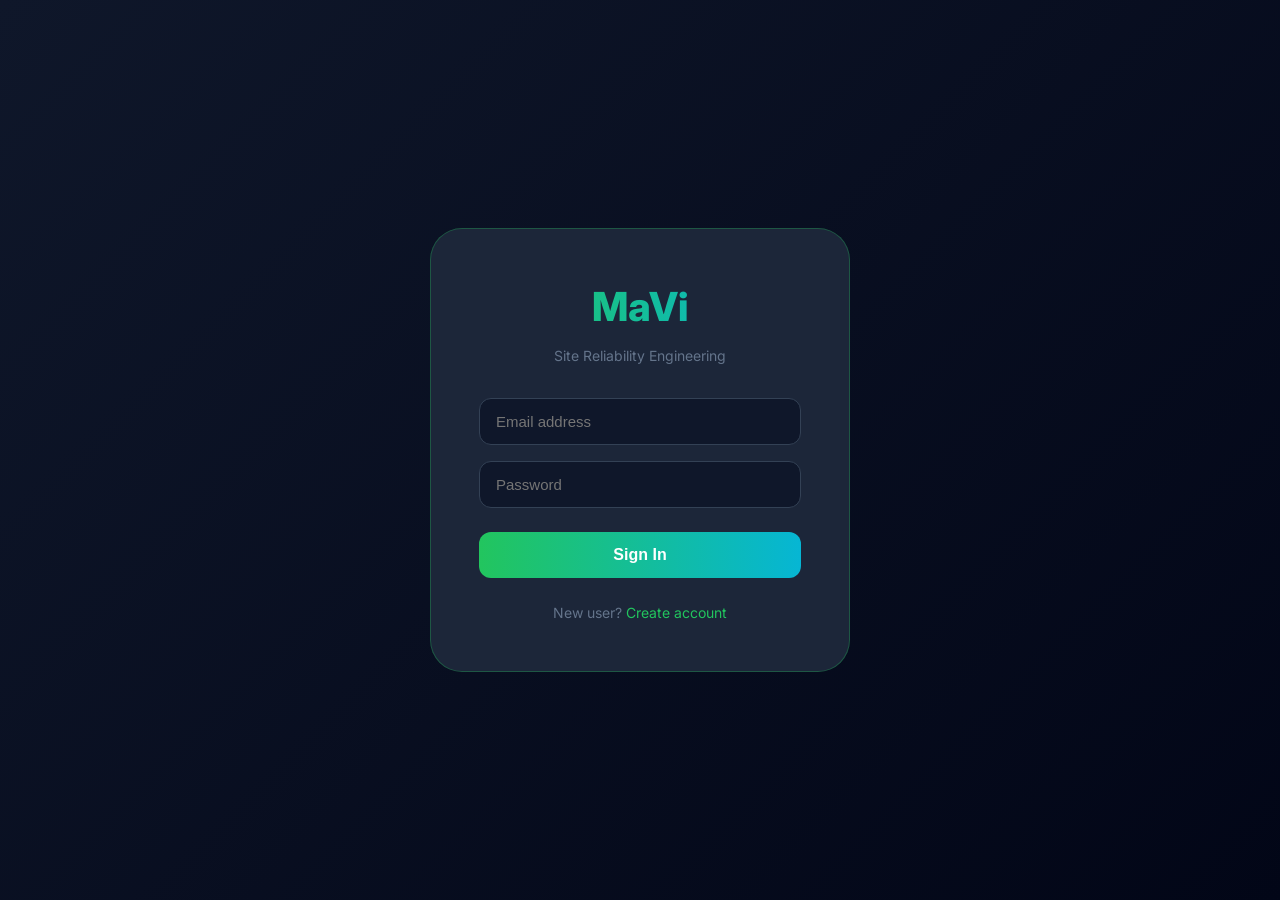
==== Frontend/index.html @ c6da6e93 "Project1" ====
<!DOCTYPE html>
<html lang="en">
<head>
    <meta charset="UTF-8">
    <meta name="viewport" content="width=device-width, initial-scale=1.0">
    <title>MaVi SRE Platform</title>
    <script>
        window.location.href = 'login.html';
    </script>
</head>
<body>
    <p>Redirecting to login...</p>
</body>
</html>
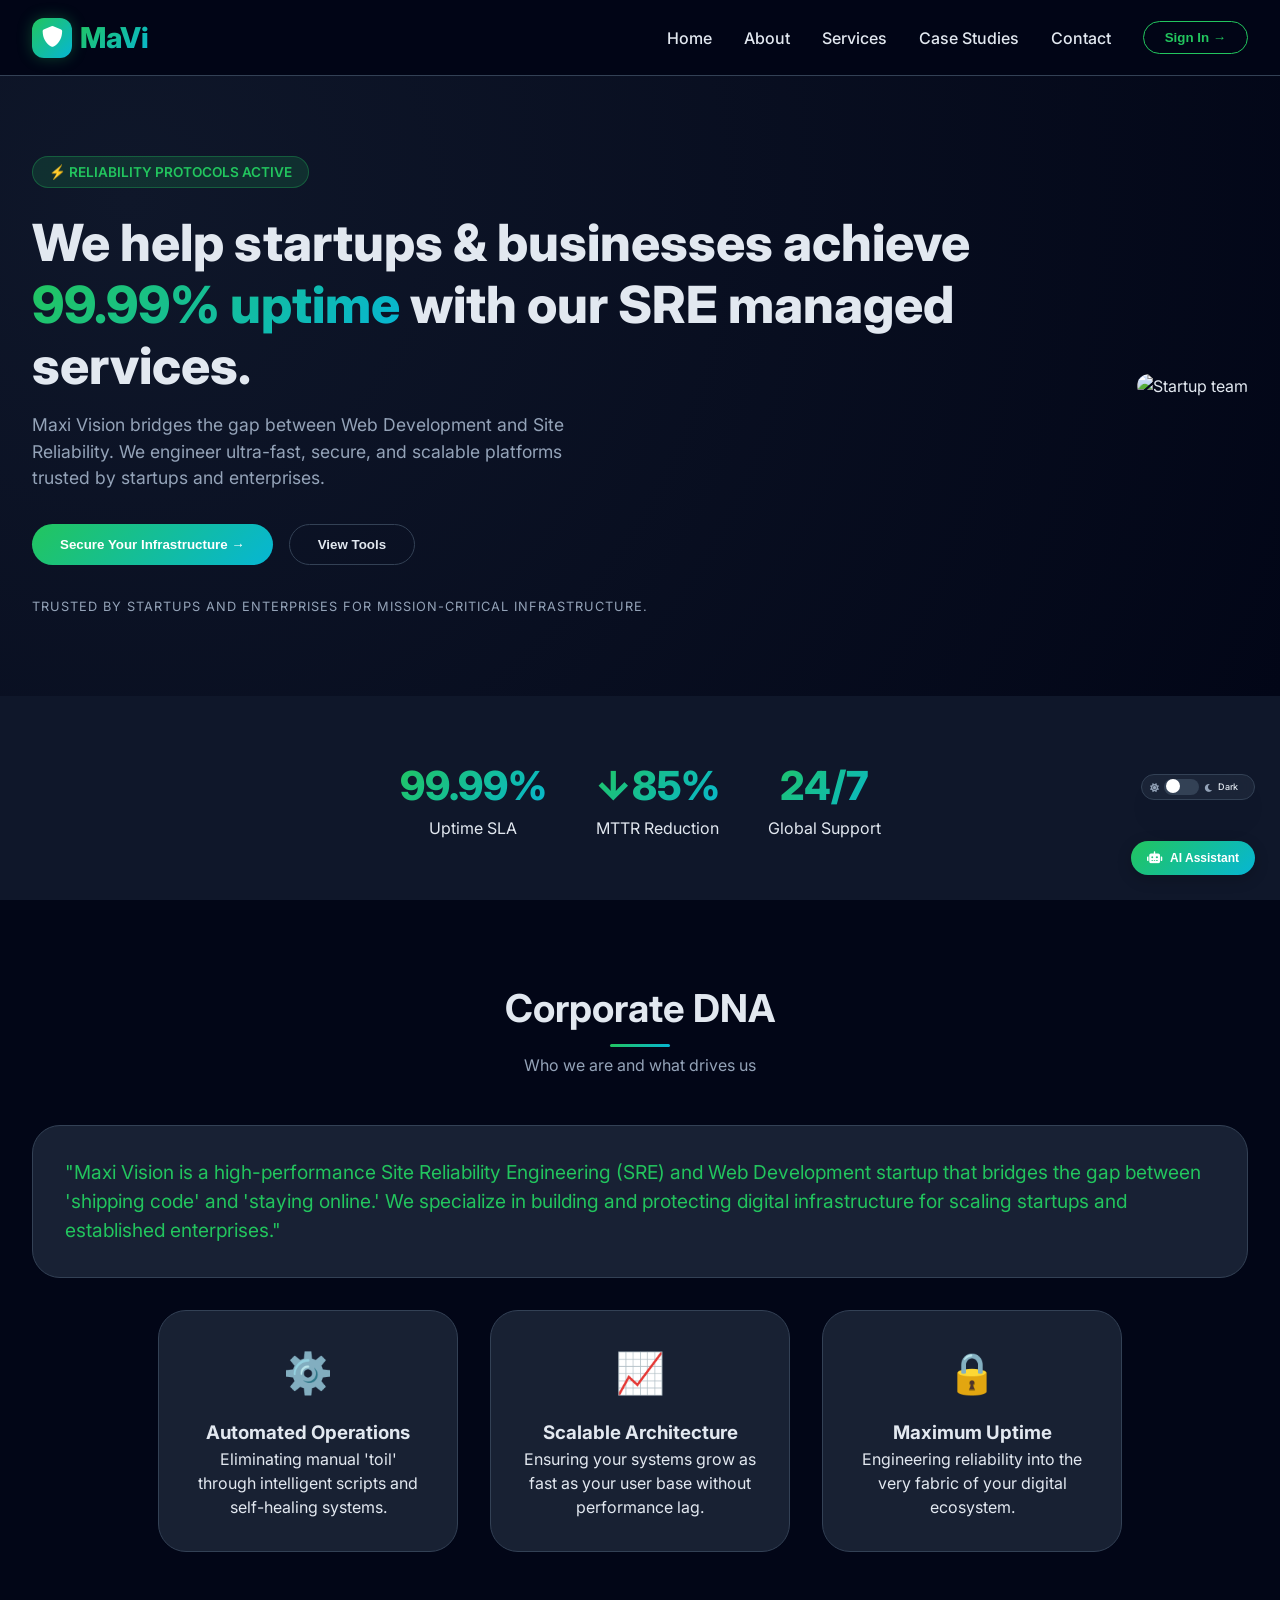
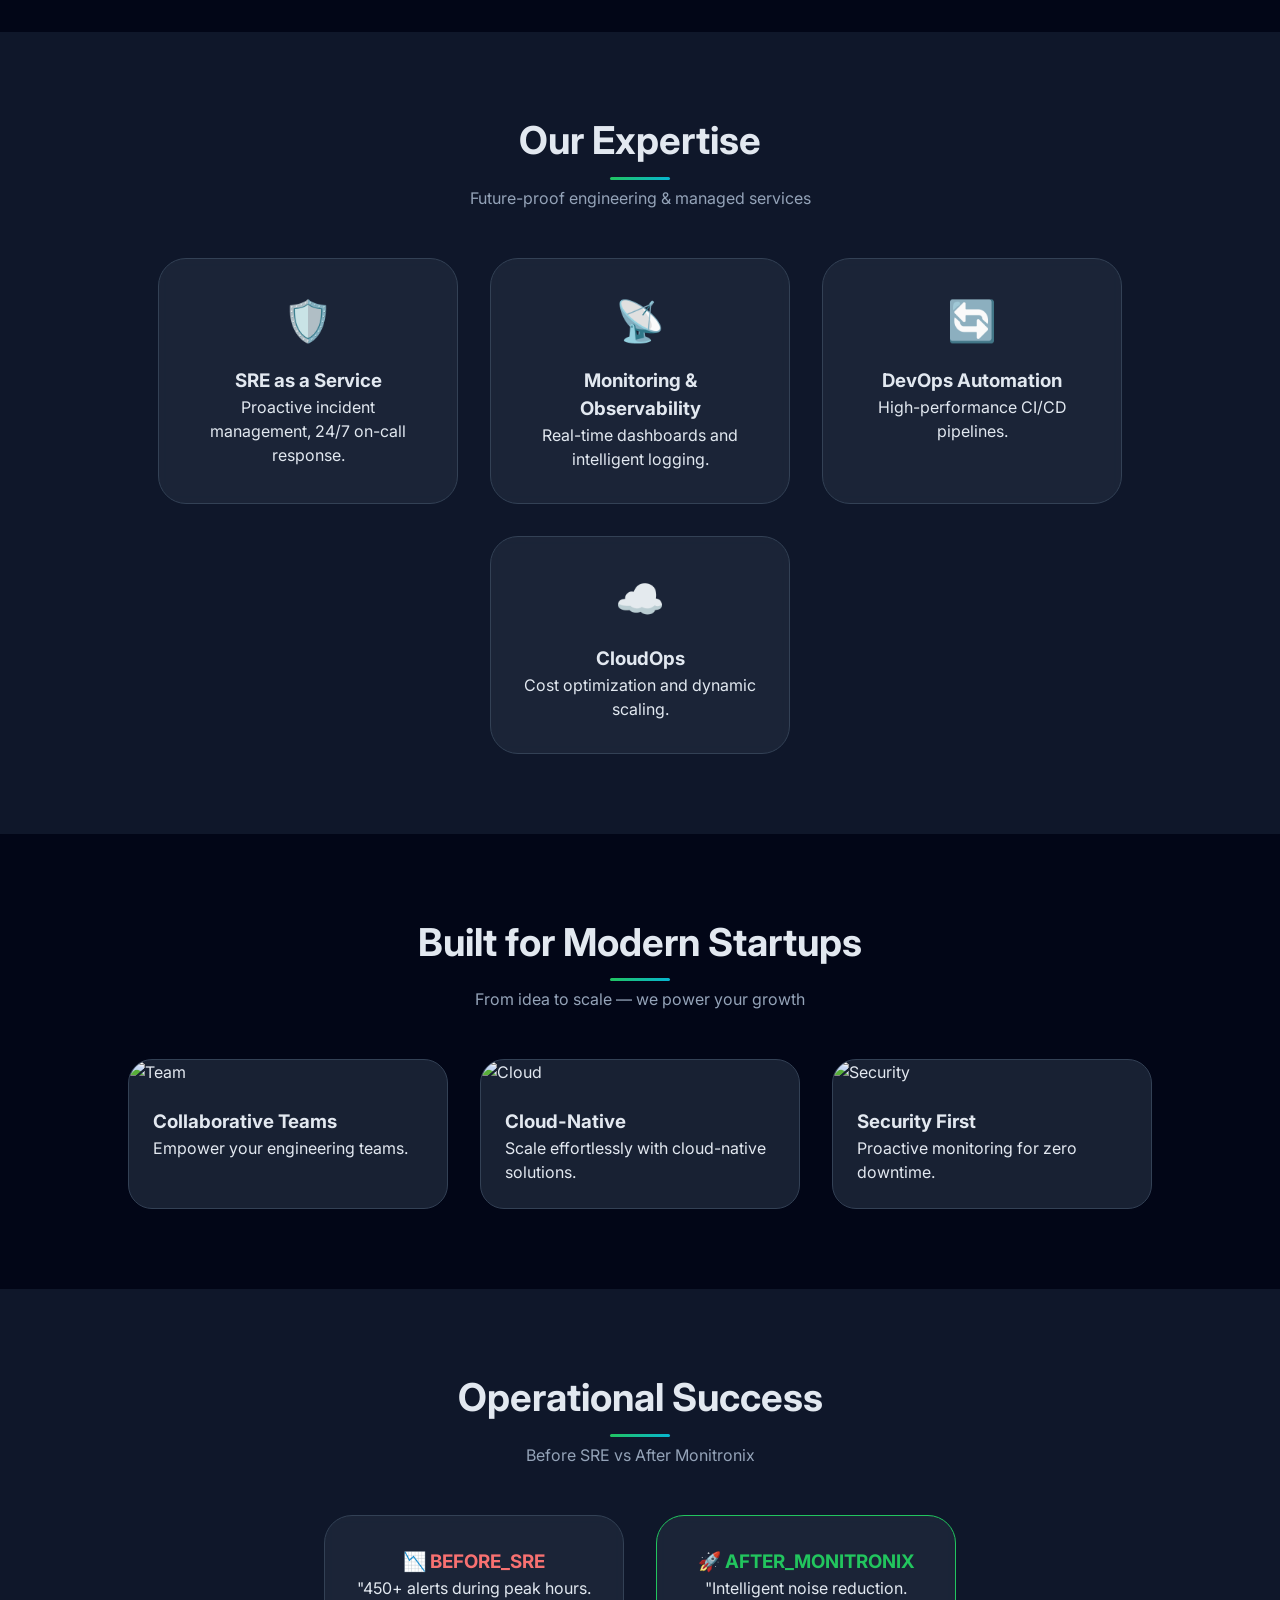
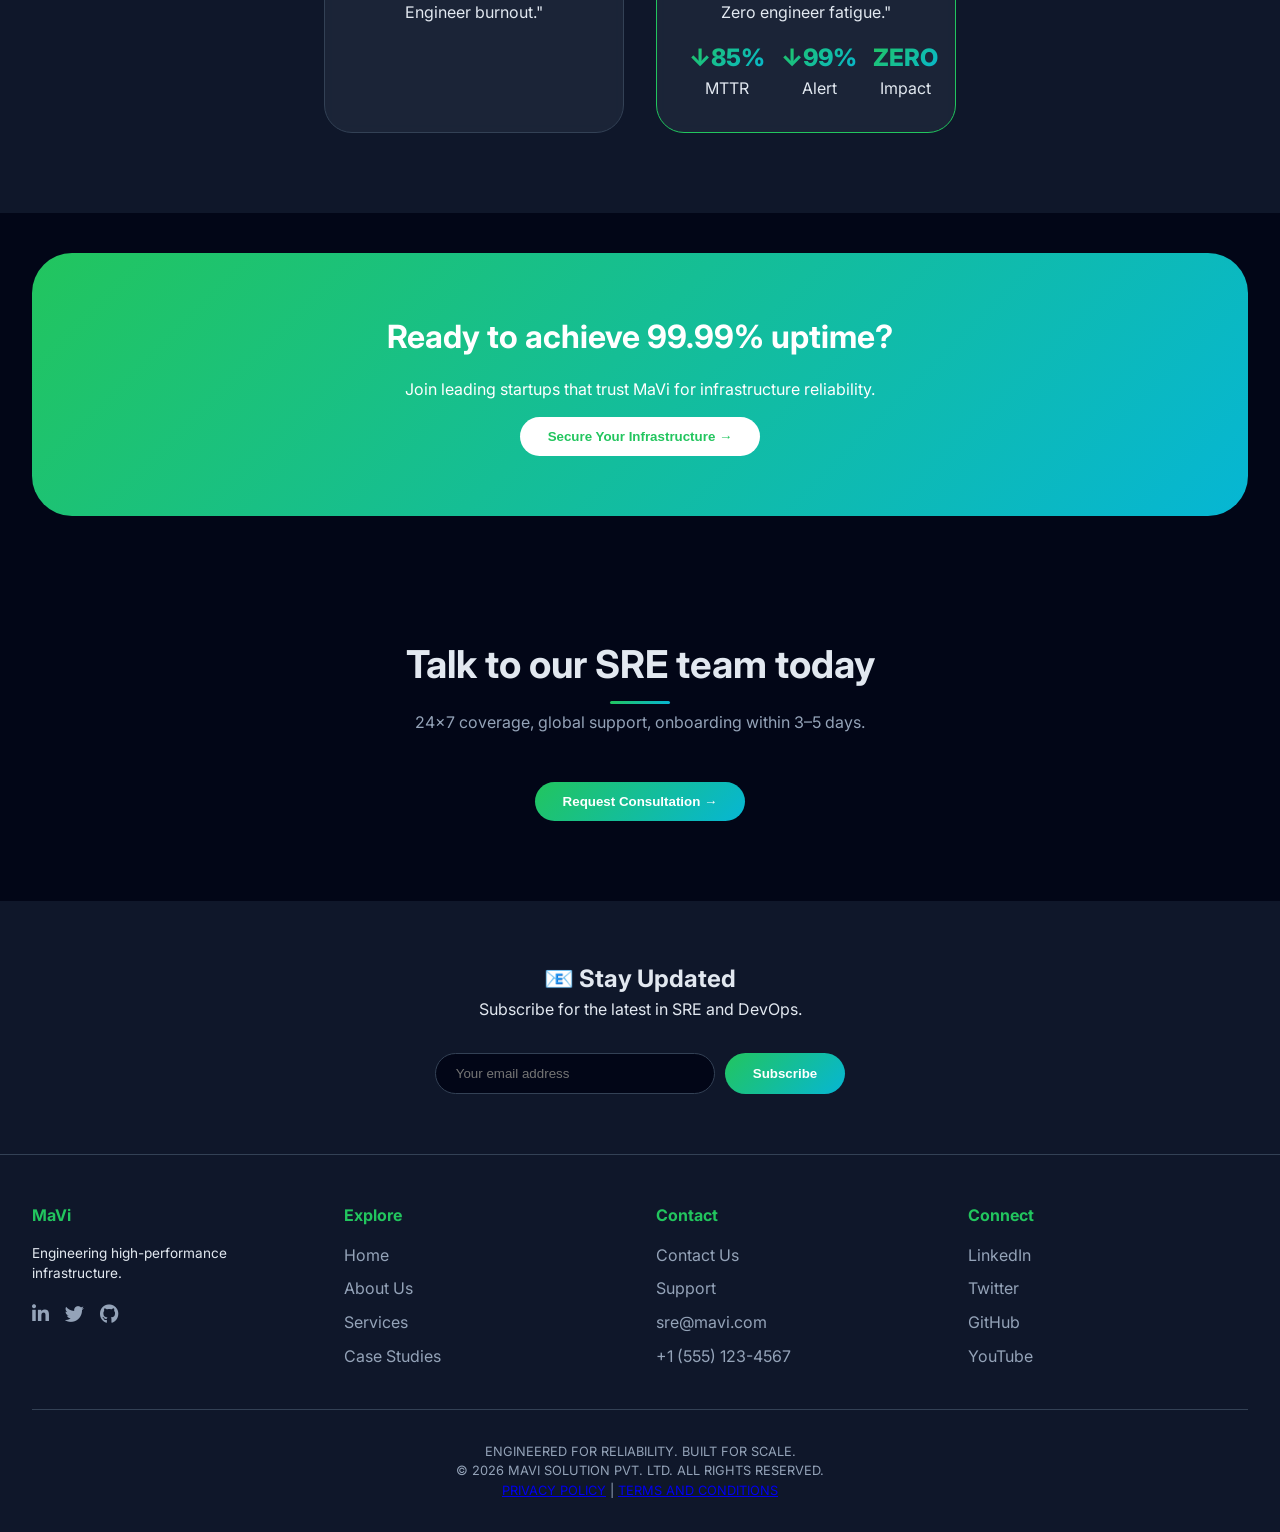
==== commit 53cb3109: "projects" ====
--- a/Frontend/index.html
+++ b/Frontend/index.html
@@ -1,14 +1,1039 @@
 <!DOCTYPE html>
 <html lang="en">
 <head>
-    <meta charset="UTF-8">
-    <meta name="viewport" content="width=device-width, initial-scale=1.0">
-    <title>MaVi SRE Platform</title>
-    <script>
-        window.location.href = 'login.html';
-    </script>
+  <meta charset="UTF-8">
+  <meta name="viewport" content="width=device-width, initial-scale=1.0, user-scalable=yes">
+  <title>MaVi | SRE Managed Services – 99.99% Uptime</title>
+  <link href="https://fonts.googleapis.com/css2?family=Inter:opsz,wght@14..32,300;400;500;600;700;800&display=swap" rel="stylesheet">
+  <link rel="stylesheet" href="https://cdnjs.cloudflare.com/ajax/libs/font-awesome/6.0.0-beta3/css/all.min.css">
+  <style>
+    * {
+      margin: 0;
+      padding: 0;
+      box-sizing: border-box;
+    }
+
+    /* Default Dark Theme */
+    body {
+      --bg-primary: #020617;
+      --bg-secondary: #0f172a;
+      --bg-card: rgba(30, 41, 59, 0.8);
+      --bg-navbar: rgba(2, 6, 23, 0.85);
+      --text-primary: #e2e8f0;
+      --text-secondary: #94a3b8;
+      --accent-primary: #22c55e;
+      --accent-secondary: #06b6d4;
+      --border-color: #334155;
+      --gradient: linear-gradient(135deg, #22c55e, #06b6d4);
+      --card-shadow: 0 20px 35px -12px rgba(0,0,0,0.4);
+      --hero-bg: radial-gradient(circle at 10% 20%, #0f172a, #020617);
+    }
+
+    /* Light Theme Class */
+    body.light {
+      --bg-primary: #ffffff;
+      --bg-secondary: #f8fafc;
+      --bg-card: rgba(255, 255, 255, 0.9);
+      --bg-navbar: rgba(255, 255, 255, 0.95);
+      --text-primary: #0f172a;
+      --text-secondary: #475569;
+      --accent-primary: #16a34a;
+      --accent-secondary: #0891b2;
+      --border-color: #e2e8f0;
+      --card-shadow: 0 20px 35px -12px rgba(0,0,0,0.08);
+      --hero-bg: linear-gradient(135deg, #f0fdf4 0%, #ecfeff 100%);
+    }
+
+    body {
+      font-family: 'Inter', sans-serif;
+      background: var(--bg-primary);
+      color: var(--text-primary);
+      line-height: 1.5;
+      scroll-behavior: smooth;
+      transition: background 0.3s, color 0.3s;
+    }
+
+    .container {
+      max-width: 1280px;
+      margin: 0 auto;
+      padding: 0 32px;
+    }
+
+    /* ========== NAVBAR WITH ANIMATED LOGO ========== */
+    .navbar {
+      background: var(--bg-navbar);
+      backdrop-filter: blur(12px);
+      padding: 1rem 0;
+      position: sticky;
+      top: 0;
+      z-index: 100;
+      border-bottom: 1px solid var(--border-color);
+      transition: all 0.3s;
+    }
+
+    .nav-inner {
+      display: flex;
+      justify-content: space-between;
+      align-items: center;
+      flex-wrap: wrap;
+      gap: 1rem;
+    }
+
+    /* Animated Logo */
+    .animated-logo {
+      display: flex;
+      align-items: center;
+      gap: 8px;
+      cursor: pointer;
+    }
+
+    .logo-icon {
+      width: 40px;
+      height: 40px;
+      background: var(--gradient);
+      border-radius: 12px;
+      display: flex;
+      align-items: center;
+      justify-content: center;
+      animation: pulse 2s infinite;
+      box-shadow: 0 0 15px rgba(34,197,94,0.3);
+    }
+
+    .logo-icon i {
+      font-size: 1.3rem;
+      color: white;
+      animation: float 3s ease-in-out infinite;
+    }
+
+    @keyframes pulse {
+      0%, 100% { box-shadow: 0 0 5px rgba(34,197,94,0.3); transform: scale(1); }
+      50% { box-shadow: 0 0 20px rgba(34,197,94,0.6); transform: scale(1.02); }
+    }
+
+    @keyframes float {
+      0%, 100% { transform: translateY(0); }
+      50% { transform: translateY(-3px); }
+    }
+
+    .logo-text {
+      font-size: 1.8rem;
+      font-weight: 800;
+      background: var(--gradient);
+      background-clip: text;
+      -webkit-background-clip: text;
+      color: transparent;
+      letter-spacing: -0.5px;
+    }
+
+    .nav-links {
+      display: flex;
+      gap: 2rem;
+      align-items: center;
+      flex-wrap: wrap;
+    }
+
+    .nav-links a {
+      color: var(--text-primary);
+      text-decoration: none;
+      font-weight: 500;
+      transition: all 0.3s;
+      position: relative;
+      padding: 0.5rem 0;
+    }
+
+    .nav-links a::after {
+      content: '';
+      position: absolute;
+      bottom: 0;
+      left: 0;
+      width: 0;
+      height: 2px;
+      background: var(--gradient);
+      transition: width 0.3s;
+    }
+
+    .nav-links a:hover::after {
+      width: 100%;
+    }
+
+    .nav-links a:hover {
+      color: var(--accent-primary);
+      transform: translateY(-2px);
+    }
+
+    .btn-outline {
+      border: 1.5px solid var(--accent-primary);
+      padding: 0.5rem 1.3rem;
+      border-radius: 40px;
+      background: transparent;
+      color: var(--accent-primary);
+      font-weight: 600;
+      transition: all 0.3s;
+      cursor: pointer;
+    }
+
+    .btn-outline:hover {
+      background: var(--accent-primary);
+      color: var(--bg-primary);
+      box-shadow: 0 0 15px rgba(34, 197, 94, 0.4);
+      transform: translateY(-2px);
+    }
+
+    /* ========== SWITCH THEME TOGGLE - SMALL SIZE ========== */
+    .theme-switch-container {
+      position: fixed;
+      bottom: 100px;
+      right: 25px;
+      z-index: 998;
+    }
+
+    .switch-wrapper {
+      display: flex;
+      align-items: center;
+      gap: 6px;
+      background: var(--bg-card);
+      backdrop-filter: blur(12px);
+      padding: 5px 10px;
+      border-radius: 30px;
+      border: 1px solid var(--border-color);
+      box-shadow: var(--card-shadow);
+      cursor: pointer;
+    }
+
+    .switch-wrapper:hover {
+      transform: scale(1.02);
+      border-color: var(--accent-primary);
+    }
+
+    .switch-label {
+      font-size: 10px;
+      font-weight: 500;
+      color: var(--text-primary);
+      min-width: 32px;
+    }
+
+   /* ========== SWITCH THEME TOGGLE - EXTRA SMALL SIZE ========== */
+.theme-switch-container {
+  position: fixed;
+  bottom: 100px;
+  right: 25px;
+  z-index: 998;
+}
+
+.switch-wrapper {
+  display: flex;
+  align-items: center;
+  gap: 5px;
+  background: var(--bg-card);
+  backdrop-filter: blur(12px);
+  padding: 4px 8px;
+  border-radius: 30px;
+  border: 1px solid var(--border-color);
+  box-shadow: var(--card-shadow);
+  cursor: pointer;
+}
+
+.switch-wrapper:hover {
+  transform: scale(1.02);
+  border-color: var(--accent-primary);
+}
+
+.switch-label {
+  font-size: 9px;
+  font-weight: 500;
+  color: var(--text-primary);
+  min-width: 28px;
+}
+
+/* YOUR REQUESTED SIZE */
+.switch-toggle {
+  position: relative;
+  display: inline-block;
+  width: 35px;
+  height: 16px;
+}
+
+.switch-toggle input {
+  opacity: 0;
+  width: 0;
+  height: 0;
+}
+
+.slider-round {
+  position: absolute;
+  cursor: pointer;
+  top: 0;
+  left: 0;
+  right: 0;
+  bottom: 0;
+  background-color: #334155;
+  transition: 0.3s;
+  border-radius: 34px;
+}
+
+.slider-round:before {
+  position: absolute;
+  content: "";
+  height: 12px;
+  width: 12px;
+  left: 2px;
+  bottom: 2px;
+  background-color: white;
+  transition: 0.3s;
+  border-radius: 50%;
+}
+
+input:checked + .slider-round {
+  background: var(--gradient);
+}
+
+input:checked + .slider-round:before {
+  transform: translateX(19px);
+}
+
+.switch-icon {
+  font-size: 8px;
+  color: var(--text-secondary);
+}
+
+    .slider-round {
+      position: absolute;
+      cursor: pointer;
+      top: 0;
+      left: 0;
+      right: 0;
+      bottom: 0;
+      background-color: #334155;
+      transition: 0.3s;
+      border-radius: 34px;
+    }
+
+    .slider-round:before {
+      position: absolute;
+      content: "";
+      height: 14px;
+      width: 14px;
+      left: 2px;
+      bottom: 2px;
+      background-color: white;
+      transition: 0.3s;
+      border-radius: 50%;
+    }
+
+    input:checked + .slider-round {
+      background: var(--gradient);
+    }
+
+    input:checked + .slider-round:before {
+      transform: translateX(18px);
+    }
+
+    .switch-icon {
+      font-size: 9px;
+      color: var(--text-secondary);
+    }
+
+    /* ========== HERO ========== */
+    .hero {
+      padding: 80px 0;
+      background: var(--hero-bg);
+    }
+    .hero-grid {
+      display: flex;
+      flex-wrap: wrap;
+      align-items: center;
+      justify-content: space-between;
+      gap: 3rem;
+    }
+    .hero-content {
+      flex: 1;
+      min-width: 280px;
+    }
+    .badge {
+      background: rgba(34, 197, 94, 0.15);
+      color: var(--accent-primary);
+      padding: 0.3rem 1rem;
+      border-radius: 50px;
+      display: inline-block;
+      margin-bottom: 1.5rem;
+      font-weight: 600;
+      font-size: 0.85rem;
+      border: 1px solid rgba(34, 197, 94, 0.3);
+    }
+    .hero h1 {
+      font-size: 3.2rem;
+      font-weight: 800;
+      line-height: 1.2;
+      margin-bottom: 1rem;
+    }
+    .hero h1 span {
+      background: var(--gradient);
+      background-clip: text;
+      -webkit-background-clip: text;
+      color: transparent;
+    }
+    .hero p {
+      font-size: 1.1rem;
+      color: var(--text-secondary);
+      margin-bottom: 2rem;
+      max-width: 550px;
+    }
+    .hero-buttons {
+      display: flex;
+      gap: 1rem;
+      flex-wrap: wrap;
+      margin-bottom: 2rem;
+    }
+    .btn-primary {
+      background: var(--gradient);
+      color: white;
+      padding: 12px 28px;
+      border-radius: 40px;
+      font-weight: 600;
+      border: none;
+      cursor: pointer;
+      transition: all 0.3s;
+    }
+    .btn-primary:hover {
+      transform: translateY(-3px);
+      box-shadow: 0 8px 20px rgba(34, 197, 94, 0.4);
+    }
+    .btn-secondary {
+      background: transparent;
+      border: 1px solid var(--border-color);
+      padding: 12px 28px;
+      border-radius: 40px;
+      font-weight: 600;
+      cursor: pointer;
+      transition: all 0.3s;
+      color: var(--text-primary);
+    }
+    .btn-secondary:hover {
+      border-color: var(--accent-primary);
+      color: var(--accent-primary);
+      transform: translateY(-3px);
+    }
+    .trusted-text {
+      font-size: 0.8rem;
+      color: var(--text-secondary);
+      letter-spacing: 1px;
+    }
+    .hero-image img {
+      max-width: 100%;
+      border-radius: 32px;
+      box-shadow: var(--card-shadow);
+    }
+
+    /* Stats */
+    .stats-section {
+      background: var(--bg-secondary);
+      padding: 60px 0;
+      text-align: center;
+    }
+    .stats-grid {
+      display: flex;
+      justify-content: center;
+      gap: 3rem;
+      flex-wrap: wrap;
+    }
+    .stat-number {
+      font-size: 2.5rem;
+      font-weight: 800;
+      background: var(--gradient);
+      background-clip: text;
+      -webkit-background-clip: text;
+      color: transparent;
+    }
+
+    /* Sections */
+    .section {
+      padding: 80px 0;
+    }
+    .section-header {
+      text-align: center;
+      margin-bottom: 3rem;
+    }
+    .section-header h2 {
+      font-size: 2.4rem;
+      margin-bottom: 1rem;
+      position: relative;
+      display: inline-block;
+    }
+    .section-header h2::after {
+      content: '';
+      position: absolute;
+      bottom: -10px;
+      left: 50%;
+      transform: translateX(-50%);
+      width: 60px;
+      height: 3px;
+      background: var(--gradient);
+      border-radius: 3px;
+    }
+    .section-header p {
+      color: var(--text-secondary);
+      max-width: 700px;
+      margin: 0 auto;
+    }
+
+    /* Cards */
+    .cards-grid {
+      display: flex;
+      flex-wrap: wrap;
+      gap: 2rem;
+      justify-content: center;
+    }
+    .card {
+      background: var(--bg-card);
+      backdrop-filter: blur(4px);
+      border-radius: 28px;
+      padding: 2rem;
+      width: 300px;
+      border: 1px solid var(--border-color);
+      transition: all 0.3s;
+      text-align: center;
+    }
+    .card:hover {
+      transform: translateY(-10px);
+      border-color: var(--accent-primary);
+      box-shadow: var(--card-shadow);
+    }
+    .card-icon {
+      font-size: 2.5rem;
+      margin-bottom: 1rem;
+    }
+
+    /* Showcase */
+    .showcase-grid {
+      display: flex;
+      flex-wrap: wrap;
+      gap: 2rem;
+      justify-content: center;
+      margin-top: 2rem;
+    }
+    .showcase-card {
+      background: var(--bg-card);
+      backdrop-filter: blur(4px);
+      border-radius: 24px;
+      overflow: hidden;
+      width: 320px;
+      border: 1px solid var(--border-color);
+      transition: all 0.3s;
+    }
+    .showcase-card:hover {
+      transform: translateY(-8px);
+      box-shadow: var(--card-shadow);
+    }
+    .showcase-card img {
+      width: 100%;
+      height: 200px;
+      object-fit: cover;
+    }
+    .showcase-card .content {
+      padding: 1.5rem;
+    }
+
+    /* CTA */
+    .cta-section {
+      background: var(--gradient);
+      color: white;
+      text-align: center;
+      padding: 60px 0;
+      border-radius: 40px;
+      margin: 40px 0;
+    }
+    .cta-section h2 {
+      font-size: 2rem;
+      margin-bottom: 1rem;
+    }
+    .cta-section .btn-primary {
+      background: white;
+      color: var(--accent-primary);
+      margin-top: 1rem;
+    }
+
+    /* Newsletter */
+    .newsletter-section {
+      background: var(--bg-secondary);
+      text-align: center;
+      padding: 60px 0;
+    }
+    .newsletter-form {
+      display: flex;
+      justify-content: center;
+      gap: 10px;
+      flex-wrap: wrap;
+      margin-top: 2rem;
+    }
+    .newsletter-form input {
+      padding: 12px 20px;
+      border-radius: 50px;
+      border: 1px solid var(--border-color);
+      background: var(--bg-primary);
+      color: var(--text-primary);
+      width: 280px;
+    }
+    .newsletter-form button {
+      background: var(--gradient);
+      border: none;
+      padding: 12px 28px;
+      border-radius: 50px;
+      color: white;
+      font-weight: 600;
+      cursor: pointer;
+    }
+    .newsletter-message {
+      margin-top: 1rem;
+      font-size: 0.85rem;
+      display: none;
+    }
+    .newsletter-message.success {
+      color: var(--accent-primary);
+    }
+    .newsletter-message.error {
+      color: #ef4444;
+    }
+
+    /* Footer */
+    .footer {
+      background: var(--bg-secondary);
+      padding: 3rem 0 2rem;
+      border-top: 1px solid var(--border-color);
+    }
+    .footer-grid {
+      display: grid;
+      grid-template-columns: repeat(auto-fit, minmax(200px, 1fr));
+      gap: 2rem;
+      margin-bottom: 2rem;
+    }
+    .footer-col h4 {
+      color: var(--accent-primary);
+      margin-bottom: 1rem;
+    }
+    .footer-col ul {
+      list-style: none;
+    }
+    .footer-col ul li {
+      margin-bottom: 0.6rem;
+    }
+    .footer-col ul li a {
+      color: var(--text-secondary);
+      text-decoration: none;
+      transition: color 0.3s;
+    }
+    .footer-col ul li a:hover {
+      color: var(--accent-primary);
+    }
+    .footer-bottom {
+      text-align: center;
+      padding-top: 2rem;
+      border-top: 1px solid var(--border-color);
+      color: var(--text-secondary);
+      font-size: 0.8rem;
+    }
+    .social-links {
+      display: flex;
+      gap: 1rem;
+      margin-top: 1rem;
+    }
+    .social-links a {
+      color: var(--text-secondary);
+      font-size: 1.2rem;
+      transition: color 0.3s;
+    }
+    .social-links a:hover {
+      color: var(--accent-primary);
+    }
+
+    /* AI Assistant */
+    .ai-assistant {
+      position: fixed;
+      bottom: 25px;
+      right: 25px;
+      z-index: 999;
+    }
+    .ai-toggle {
+      background: var(--gradient);
+      border: none;
+      border-radius: 50px;
+      padding: 10px 16px;
+      color: white;
+      font-weight: bold;
+      cursor: pointer;
+      display: flex;
+      align-items: center;
+      gap: 8px;
+      box-shadow: 0 4px 15px rgba(0,0,0,0.2);
+      transition: all 0.3s;
+      font-size: 12px;
+    }
+    .ai-toggle:hover {
+      transform: scale(1.05);
+    }
+    .ai-chatbox {
+      display: none;
+      position: absolute;
+      bottom: 55px;
+      right: 0;
+      width: 300px;
+      background: var(--bg-card);
+      backdrop-filter: blur(12px);
+      border-radius: 20px;
+      border: 1px solid var(--border-color);
+      overflow: hidden;
+      flex-direction: column;
+    }
+    .ai-header {
+      background: var(--gradient);
+      padding: 10px 14px;
+      color: white;
+      font-weight: bold;
+      display: flex;
+      align-items: center;
+      gap: 8px;
+      font-size: 13px;
+    }
+    .ai-messages {
+      height: 260px;
+      overflow-y: auto;
+      padding: 10px;
+      display: flex;
+      flex-direction: column;
+      gap: 8px;
+      font-size: 13px;
+    }
+    .ai-message {
+      padding: 8px 12px;
+      border-radius: 16px;
+      max-width: 85%;
+      word-break: break-word;
+    }
+    .ai-message.user {
+      background: var(--gradient);
+      color: white;
+      align-self: flex-end;
+      border-bottom-right-radius: 4px;
+    }
+    .ai-message.bot {
+      background: var(--bg-secondary);
+      color: var(--text-primary);
+      align-self: flex-start;
+      border-bottom-left-radius: 4px;
+      border: 1px solid var(--border-color);
+    }
+    .ai-input-area {
+      display: flex;
+      border-top: 1px solid var(--border-color);
+    }
+    .ai-input {
+      flex: 1;
+      padding: 10px;
+      border: none;
+      background: transparent;
+      color: var(--text-primary);
+      outline: none;
+      font-size: 12px;
+    }
+    .ai-send {
+      background: var(--gradient);
+      border: none;
+      color: white;
+      padding: 0 14px;
+      cursor: pointer;
+      font-size: 12px;
+    }
+
+    @media (max-width: 768px) {
+      .container { padding: 0 20px; }
+      .hero h1 { font-size: 2rem; }
+      .hero-grid { flex-direction: column; text-align: center; }
+      .hero-buttons { justify-content: center; }
+      .nav-inner { flex-direction: column; }
+      .ai-chatbox { width: 280px; right: -10px; }
+      .footer-grid { grid-template-columns: 1fr; text-align: center; }
+      .social-links { justify-content: center; }
+      .theme-switch-container { bottom: 90px; right: 15px; }
+      .switch-wrapper { padding: 4px 8px; gap: 4px; }
+      .switch-toggle { width: 32px; height: 16px; }
+      .slider-round:before { height: 12px; width: 12px; left: 2px; bottom: 2px; }
+      input:checked + .slider-round:before { transform: translateX(16px); }
+      .switch-label { font-size: 9px; min-width: 28px; }
+      .switch-icon { font-size: 8px; }
+    }
+  </style>
 </head>
 <body>
-    <p>Redirecting to login...</p>
+
+<!-- Navbar -->
+<nav class="navbar">
+  <div class="container nav-inner">
+    <div class="animated-logo" onclick="window.location.href='#home'">
+      <div class="logo-icon"><i class="fas fa-shield-alt"></i></div>
+      <div class="logo-text">MaVi</div>
+    </div>
+    <div class="nav-links">
+      <a href="#home">Home</a>
+      <a href="#about">About</a>
+      <a href="#services">Services</a>
+      <a href="#casestudies">Case Studies</a>
+      <a href="#contact">Contact</a>
+      <button class="btn-outline" onclick="window.location.href='login.html'">Sign In →</button>
+    </div>
+  </div>
+</nav>
+
+<!-- Hero Section -->
+<section id="home" class="hero">
+  <div class="container hero-grid">
+    <div class="hero-content">
+      <div class="badge">⚡ RELIABILITY PROTOCOLS ACTIVE</div>
+      <h1>We help startups & businesses achieve <span>99.99% uptime</span> with our SRE managed services.</h1>
+      <p>Maxi Vision bridges the gap between Web Development and Site Reliability. We engineer ultra-fast, secure, and scalable platforms trusted by startups and enterprises.</p>
+      <div class="hero-buttons">
+        <button class="btn-primary" onclick="window.location.href='login.html'">Secure Your Infrastructure →</button>
+        <button class="btn-secondary" onclick="document.getElementById('services').scrollIntoView({behavior:'smooth'})">View Tools</button>
+      </div>
+      <div class="trusted-text">TRUSTED BY STARTUPS AND ENTERPRISES FOR MISSION-CRITICAL INFRASTRUCTURE.</div>
+    </div>
+    <div class="hero-image">
+      <img src="https://images.pexels.com/photos/3184418/pexels-photo-3184418.jpeg?auto=compress&cs=tinysrgb&w=600" alt="Startup team">
+    </div>
+  </div>
+</section>
+
+<!-- Stats -->
+<section class="stats-section">
+  <div class="container">
+    <div class="stats-grid">
+      <div><div class="stat-number">99.99%</div><div>Uptime SLA</div></div>
+      <div><div class="stat-number">↓85%</div><div>MTTR Reduction</div></div>
+      <div><div class="stat-number">24/7</div><div>Global Support</div></div>
+    </div>
+  </div>
+</section>
+
+<!-- About -->
+<section id="about" class="section">
+  <div class="container">
+    <div class="section-header"><h2>Corporate DNA</h2><p>Who we are and what drives us</p></div>
+    <div style="background:var(--bg-card); border-radius:28px; padding:2rem; margin-bottom:2rem; border:1px solid var(--border-color);">
+      <p style="font-size:1.2rem; color:var(--accent-primary);">"Maxi Vision is a high-performance Site Reliability Engineering (SRE) and Web Development startup that bridges the gap between 'shipping code' and 'staying online.' We specialize in building and protecting digital infrastructure for scaling startups and established enterprises."</p>
+    </div>
+    <div class="cards-grid">
+      <div class="card"><div class="card-icon">⚙️</div><h3>Automated Operations</h3><p>Eliminating manual 'toil' through intelligent scripts and self-healing systems.</p></div>
+      <div class="card"><div class="card-icon">📈</div><h3>Scalable Architecture</h3><p>Ensuring your systems grow as fast as your user base without performance lag.</p></div>
+      <div class="card"><div class="card-icon">🔒</div><h3>Maximum Uptime</h3><p>Engineering reliability into the very fabric of your digital ecosystem.</p></div>
+    </div>
+  </div>
+</section>
+
+<!-- Services -->
+<section id="services" class="section" style="background:var(--bg-secondary);">
+  <div class="container">
+    <div class="section-header"><h2>Our Expertise</h2><p>Future-proof engineering & managed services</p></div>
+    <div class="cards-grid">
+      <div class="card"><div class="card-icon">🛡️</div><h3>SRE as a Service</h3><p>Proactive incident management, 24/7 on-call response.</p></div>
+      <div class="card"><div class="card-icon">📡</div><h3>Monitoring & Observability</h3><p>Real-time dashboards and intelligent logging.</p></div>
+      <div class="card"><div class="card-icon">🔄</div><h3>DevOps Automation</h3><p>High-performance CI/CD pipelines.</p></div>
+      <div class="card"><div class="card-icon">☁️</div><h3>CloudOps</h3><p>Cost optimization and dynamic scaling.</p></div>
+    </div>
+  </div>
+</section>
+
+<!-- Showcase -->
+<section class="section">
+  <div class="container">
+    <div class="section-header"><h2>Built for Modern Startups</h2><p>From idea to scale — we power your growth</p></div>
+    <div class="showcase-grid">
+      <div class="showcase-card"><img src="https://images.pexels.com/photos/3184339/pexels-photo-3184339.jpeg?auto=compress&cs=tinysrgb&w=600" alt="Team"><div class="content"><h3>Collaborative Teams</h3><p>Empower your engineering teams.</p></div></div>
+      <div class="showcase-card"><img src="https://images.pexels.com/photos/3861958/pexels-photo-3861958.jpeg?auto=compress&cs=tinysrgb&w=600" alt="Cloud"><div class="content"><h3>Cloud-Native</h3><p>Scale effortlessly with cloud-native solutions.</p></div></div>
+      <div class="showcase-card"><img src="https://images.pexels.com/photos/5468193/pexels-photo-5468193.jpeg?auto=compress&cs=tinysrgb&w=600" alt="Security"><div class="content"><h3>Security First</h3><p>Proactive monitoring for zero downtime.</p></div></div>
+    </div>
+  </div>
+</section>
+
+<!-- Case Studies -->
+<section id="casestudies" class="section" style="background:var(--bg-secondary);">
+  <div class="container">
+    <div class="section-header"><h2>Operational Success</h2><p>Before SRE vs After Monitronix</p></div>
+    <div style="display:flex; flex-wrap:wrap; gap:2rem; justify-content:center;">
+      <div class="card"><h3 style="color:#f87171;">📉 BEFORE_SRE</h3><p>"450+ alerts during peak hours. Engineer burnout."</p></div>
+      <div class="card" style="border-color:var(--accent-primary);"><h3 style="color:var(--accent-primary);">🚀 AFTER_MONITRONIX</h3><p>"Intelligent noise reduction. Zero engineer fatigue."</p><div style="display:flex; gap:1rem; margin-top:1rem;"><div><div class="stat-number" style="font-size:1.5rem;">↓85%</div><div>MTTR</div></div><div><div class="stat-number" style="font-size:1.5rem;">↓99%</div><div>Alert</div></div><div><div class="stat-number" style="font-size:1.5rem;">ZERO</div><div>Impact</div></div></div></div>
+    </div>
+  </div>
+</section>
+
+<!-- CTA -->
+<div class="container">
+  <div class="cta-section">
+    <h2>Ready to achieve 99.99% uptime?</h2>
+    <p>Join leading startups that trust MaVi for infrastructure reliability.</p>
+    <button class="btn-primary" onclick="window.location.href='login.html'">Secure Your Infrastructure →</button>
+  </div>
+</div>
+
+<!-- Contact -->
+<section id="contact" class="section">
+  <div class="container">
+    <div class="section-header"><h2>Talk to our SRE team today</h2><p>24×7 coverage, global support, onboarding within 3–5 days.</p></div>
+    <div style="text-align:center;"><button class="btn-primary" onclick="window.location.href='login.html'">Request Consultation →</button></div>
+  </div>
+</section>
+
+<!-- Newsletter -->
+<section class="newsletter-section">
+  <div class="container">
+    <h2>📧 Stay Updated</h2>
+    <p>Subscribe for the latest in SRE and DevOps.</p>
+    <div class="newsletter-form">
+      <input type="email" id="newsletterEmail" placeholder="Your email address">
+      <button id="subscribeBtn">Subscribe</button>
+    </div>
+    <div id="newsletterMsg" class="newsletter-message"></div>
+  </div>
+</section>
+
+<!-- Footer -->
+<footer class="footer">
+  <div class="container">
+    <div class="footer-grid">
+      <div class="footer-col"><h4>MaVi</h4><p style="font-size:0.85rem;">Engineering high-performance infrastructure.</p><div class="social-links"><a href="#"><i class="fab fa-linkedin-in"></i></a><a href="#"><i class="fab fa-twitter"></i></a><a href="#"><i class="fab fa-github"></i></a></div></div>
+      <div class="footer-col"><h4>Explore</h4><ul><li><a href="#home">Home</a></li><li><a href="#about">About Us</a></li><li><a href="#services">Services</a></li><li><a href="#casestudies">Case Studies</a></li></ul></div>
+      <div class="footer-col"><h4>Contact</h4><ul><li><a href="#contact">Contact Us</a></li><li><a href="#">Support</a></li><li><a href="mailto:sre@mavi.com">sre@mavi.com</a></li><li><a href="tel:+15551234567">+1 (555) 123-4567</a></li></ul></div>
+      <div class="footer-col"><h4>Connect</h4><ul><li><a href="#">LinkedIn</a></li><li><a href="#">Twitter</a></li><li><a href="#">GitHub</a></li><li><a href="#">YouTube</a></li></ul></div>
+    </div>
+    <div class="footer-bottom"><p>ENGINEERED FOR RELIABILITY. BUILT FOR SCALE.</p><p>© 2026 MAVI SOLUTION PVT. LTD. ALL RIGHTS RESERVED.</p><p><a href="#">PRIVACY POLICY</a> | <a href="#">TERMS AND CONDITIONS</a></p></div>
+  </div>
+</footer>
+
+<!-- Switch Theme Toggle - SMALL SIZE -->
+<div class="theme-switch-container">
+  <div class="switch-wrapper" id="themeToggleBtn">
+    <i class="fas fa-sun switch-icon"></i>
+    <label class="switch-toggle">
+      <input type="checkbox" id="themeCheckbox">
+      <span class="slider-round"></span>
+    </label>
+    <i class="fas fa-moon switch-icon"></i>
+    <span class="switch-label" id="themeStatus">Dark</span>
+  </div>
+</div>
+
+<!-- AI Assistant -->
+<div class="ai-assistant">
+  <button class="ai-toggle" id="aiToggleBtn"><i class="fas fa-robot"></i> AI Assistant</button>
+  <div class="ai-chatbox" id="aiChatbox">
+    <div class="ai-header"><i class="fas fa-robot"></i> MaVi AI Guide</div>
+    <div class="ai-messages" id="aiMessages"></div>
+    <div class="ai-input-area"><input type="text" class="ai-input" id="aiInput" placeholder="Ask me..."><button class="ai-send" id="aiSendBtn">Send</button></div>
+  </div>
+</div>
+
+<script>
+  // ========== THEME TOGGLE ==========
+  const themeCheckbox = document.getElementById('themeCheckbox');
+  const themeStatus = document.getElementById('themeStatus');
+
+  if (localStorage.getItem('theme') === 'light') {
+    document.body.classList.add('light');
+    themeCheckbox.checked = true;
+    themeStatus.innerText = 'Light';
+  } else {
+    document.body.classList.remove('light');
+    themeCheckbox.checked = false;
+    themeStatus.innerText = 'Dark';
+  }
+
+  themeCheckbox.addEventListener('change', function() {
+    if (this.checked) {
+      document.body.classList.add('light');
+      localStorage.setItem('theme', 'light');
+      themeStatus.innerText = 'Light';
+    } else {
+      document.body.classList.remove('light');
+      localStorage.setItem('theme', 'dark');
+      themeStatus.innerText = 'Dark';
+    }
+  });
+
+  // ========== NEWSLETTER ==========
+  const subscribeBtn = document.getElementById('subscribeBtn');
+  const newsletterEmail = document.getElementById('newsletterEmail');
+  const newsletterMsg = document.getElementById('newsletterMsg');
+
+  subscribeBtn.addEventListener('click', function() {
+    const email = newsletterEmail.value.trim();
+    if (!email) {
+      newsletterMsg.textContent = '❌ Please enter your email address';
+      newsletterMsg.className = 'newsletter-message error';
+      newsletterMsg.style.display = 'block';
+      setTimeout(() => { newsletterMsg.style.display = 'none'; }, 3000);
+      return;
+    }
+    if (!email.includes('@') || !email.includes('.')) {
+      newsletterMsg.textContent = '❌ Please enter a valid email address';
+      newsletterMsg.className = 'newsletter-message error';
+      newsletterMsg.style.display = 'block';
+      setTimeout(() => { newsletterMsg.style.display = 'none'; }, 3000);
+      return;
+    }
+    newsletterMsg.textContent = '✅ Thank you for subscribing!';
+    newsletterMsg.className = 'newsletter-message success';
+    newsletterMsg.style.display = 'block';
+    newsletterEmail.value = '';
+    setTimeout(() => { newsletterMsg.style.display = 'none'; }, 5000);
+  });
+
+  // ========== AI ASSISTANT ==========
+  const aiToggle = document.getElementById('aiToggleBtn');
+  const aiChat = document.getElementById('aiChatbox');
+  const aiMsgDiv = document.getElementById('aiMessages');
+  const aiInputField = document.getElementById('aiInput');
+  const aiSend = document.getElementById('aiSendBtn');
+
+  if (aiToggle) {
+    aiToggle.onclick = () => {
+      aiChat.style.display = aiChat.style.display === 'flex' ? 'none' : 'flex';
+    };
+  }
+
+  function addMsg(text, isUser = false) {
+    const msg = document.createElement('div');
+    msg.className = `ai-message ${isUser ? 'user' : 'bot'}`;
+    msg.innerHTML = text;
+    aiMsgDiv.appendChild(msg);
+    aiMsgDiv.scrollTop = aiMsgDiv.scrollHeight;
+  }
+
+  function getReply(q) {
+    const question = q.toLowerCase();
+    if (question.includes('service')) return "🔧 We offer SRE, DevOps, Cloud Migration services.";
+    if (question.includes('price')) return "💰 Services start from $4,999. Contact us for a quote.";
+    if (question.includes('login')) return "🔐 Click 'Sign In' at top right to access your account.";
+    if (question.includes('contact')) return "📧 Email sre@mavi.com or call +1 (555) 123-4567.";
+    return "🤖 I'm your MaVi AI assistant! Ask me about services, pricing, login, or contact info.";
+  }
+
+  if (aiSend) {
+    aiSend.onclick = () => {
+      const userMsg = aiInputField.value.trim();
+      if (!userMsg) return;
+      addMsg(userMsg, true);
+      setTimeout(() => addMsg(getReply(userMsg)), 300);
+      aiInputField.value = '';
+    };
+    if (aiInputField) {
+      aiInputField.addEventListener('keypress', (e) => { if (e.key === 'Enter') aiSend.click(); });
+    }
+    addMsg("👋 Hello! I'm your MaVi AI guide. How can I help you today?");
+  }
+
+  document.addEventListener('click', function(e) {
+    if (aiChat && aiToggle && !aiChat.contains(e.target) && !aiToggle.contains(e.target)) {
+      aiChat.style.display = 'none';
+    }
+  });
+</script>
+
 </body>
 </html>
